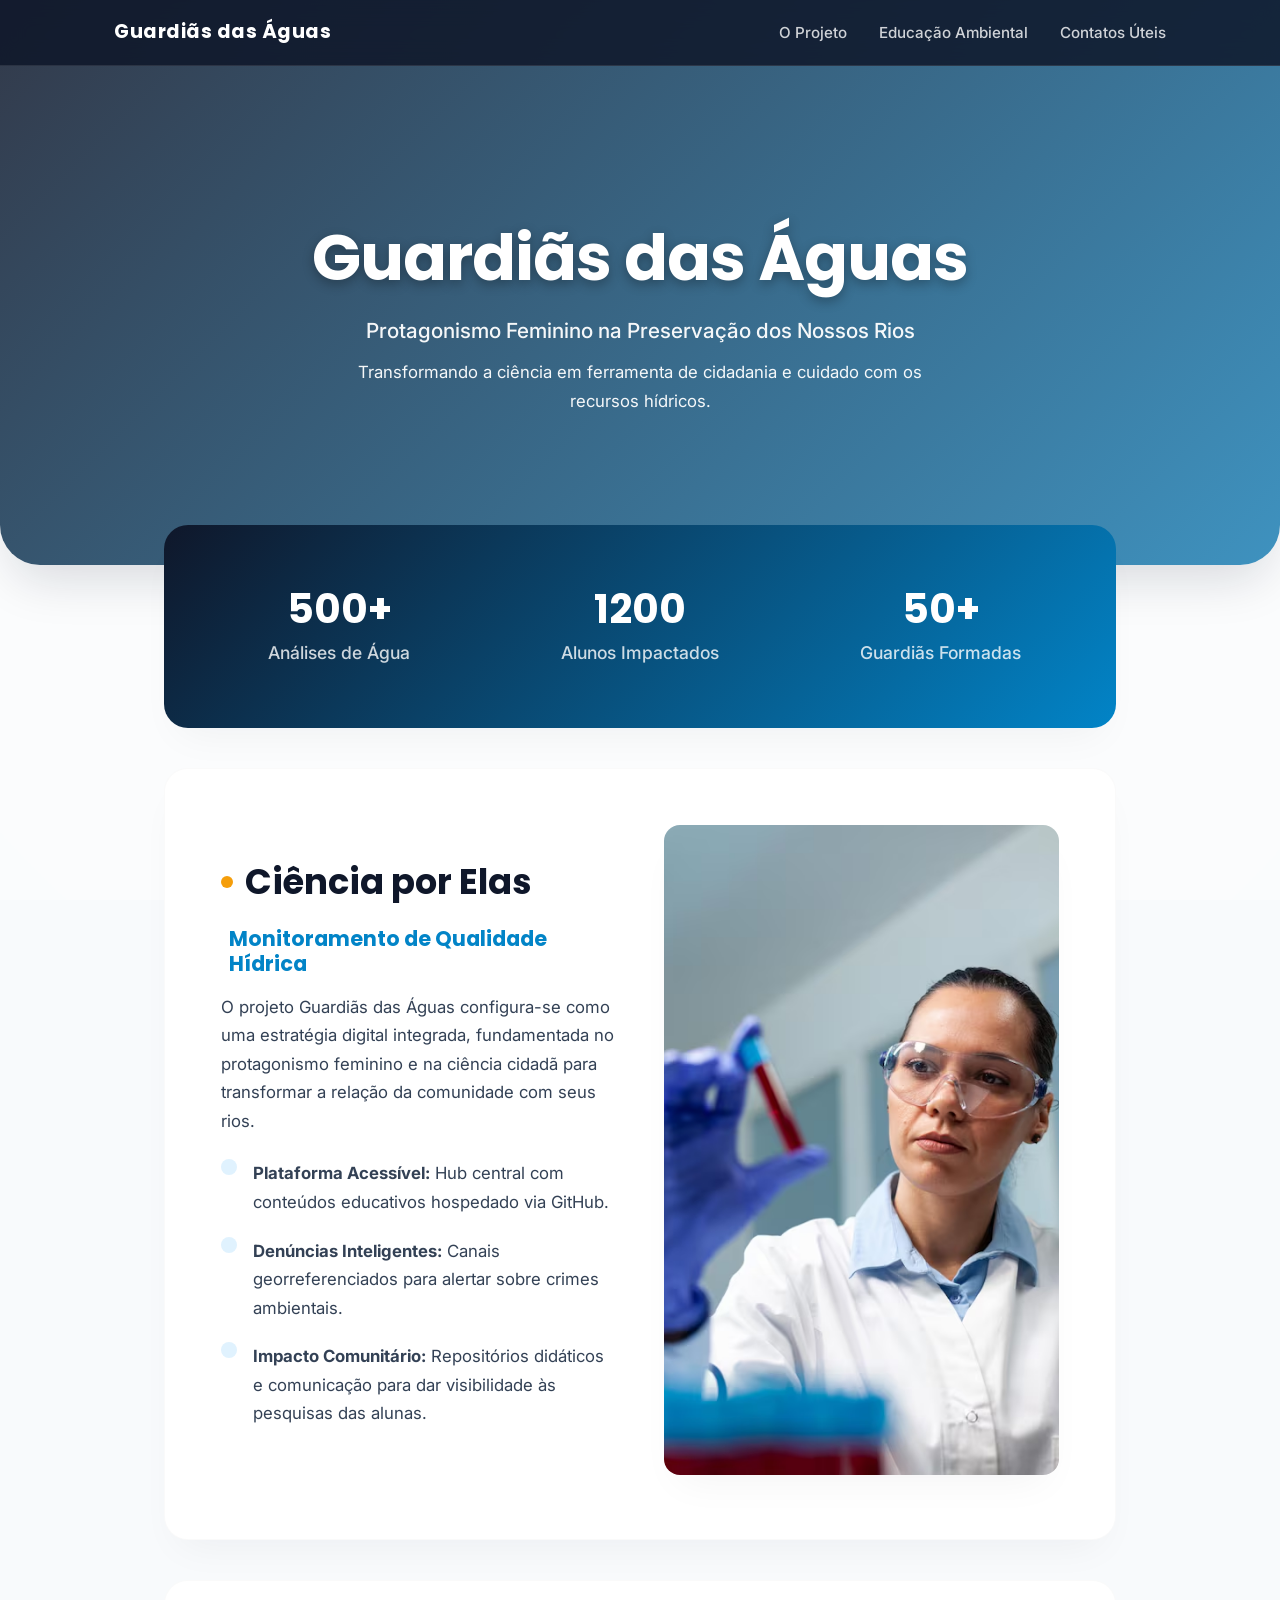
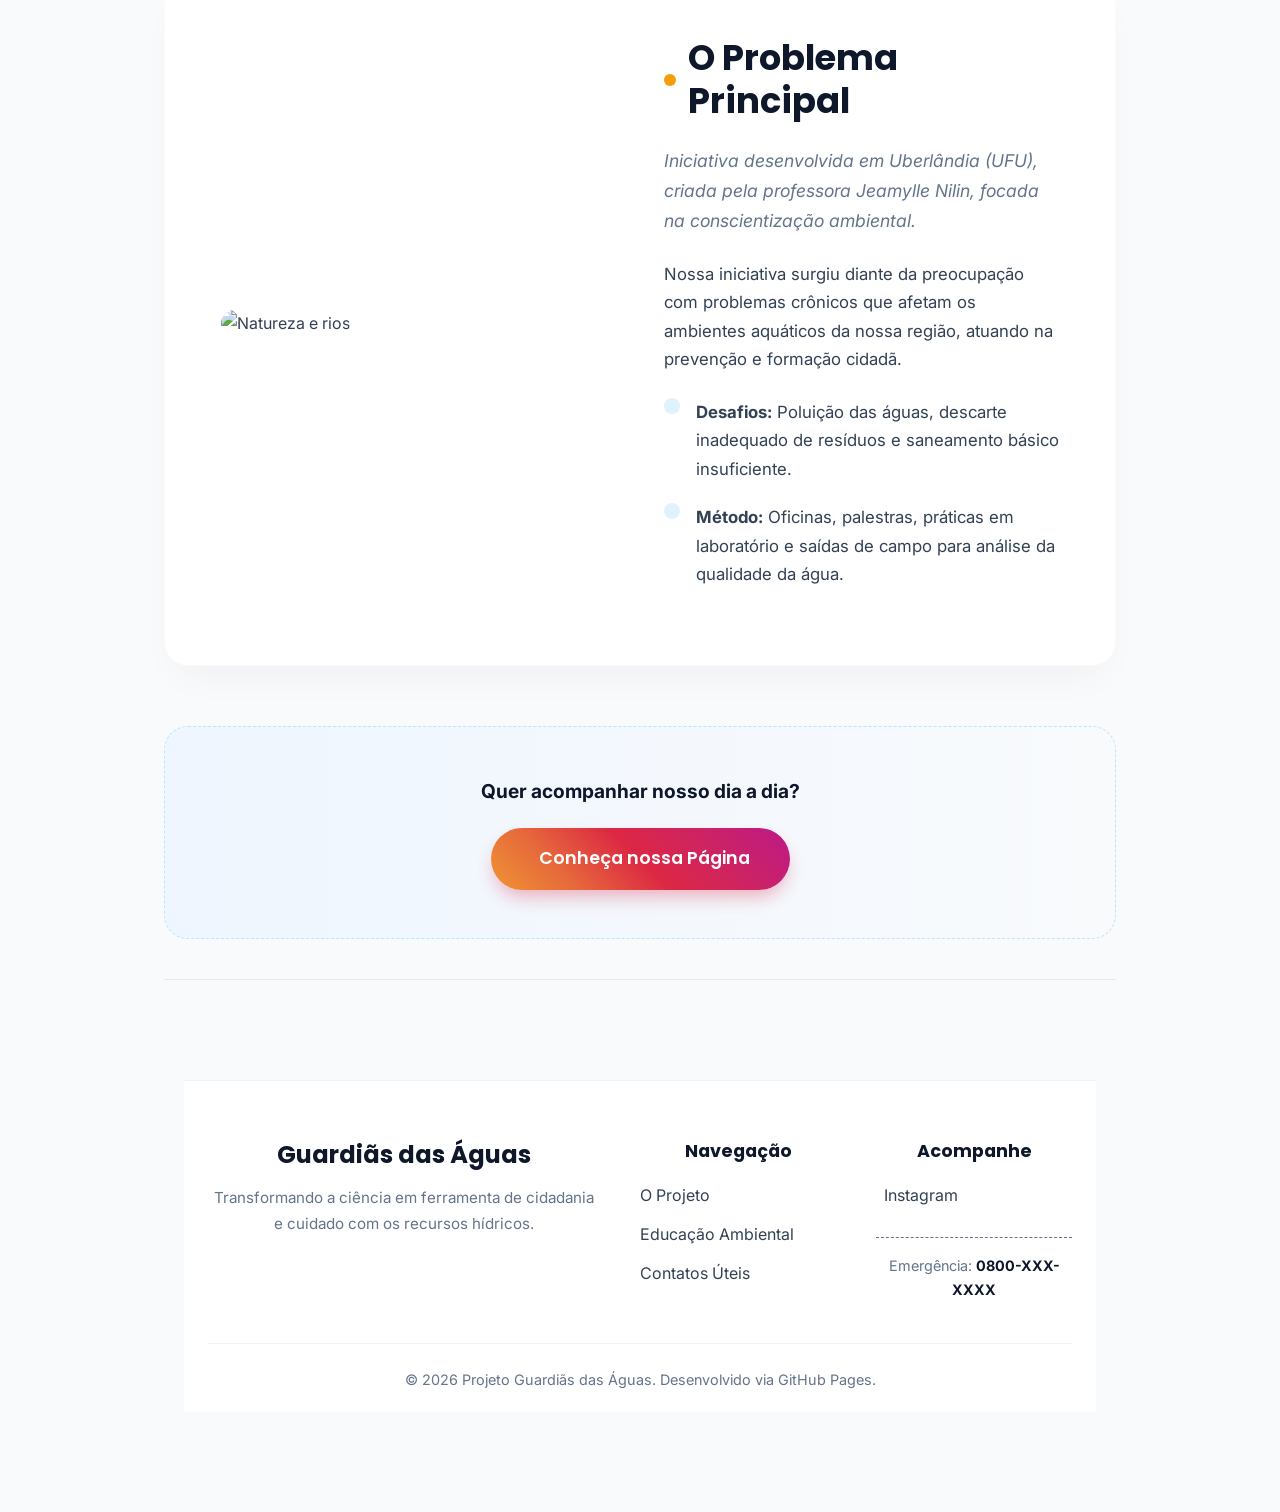
==== index.html @ 6b924504 "Add files via upload" ====
<!DOCTYPE html>
<html lang="pt-br">
<head>
    <meta charset="UTF-8">
    <meta name="viewport" content="width=device-width, initial-scale=1.0">
    <title>Guardiãs das Águas | Ciência e Sustentabilidade</title>
    <link rel="stylesheet" href="home.css">
    <link rel="preconnect" href="https://fonts.googleapis.com">
    <link rel="preconnect" href="https://fonts.gstatic.com" crossorigin>
    <link href="https://fonts.googleapis.com/css2?family=Inter:wght@400;500;600&family=Poppins:wght@500;600;700;800&display=swap" rel="stylesheet">
    <script src="https://unpkg.com/@phosphor-icons/web"></script>
    <link href="https://unpkg.com/aos@2.3.1/dist/aos.css" rel="stylesheet">
</head>
<body>

    <script src="https://cdn.botpress.cloud/webchat/v3.6/inject.js"></script>
    <script src="https://files.bpcontent.cloud/2026/03/03/22/20260303223430-I0CG164R.js" defer></script>
    
    <nav class="navbar">
        <div class="nav-container">
            <a href="index.html" class="nav-logo">Guardiãs das Águas</a>
            <ul class="nav-links">
                <li><a href="projeto.html">O Projeto</a></li>
                <li><a href="educativo.html">Educação Ambiental</a></li>
                <li><a href="contato.html">Contatos Úteis</a></li>
            </ul>
        </div>
    </nav>

    
    <header class="header-home">
        <h1>Guardiãs das Águas</h1>
        <p style="font-size: 1.3rem; margin-bottom: 10px; font-weight: 500;">Protagonismo Feminino na Preservação dos Nossos Rios</p>
        <p>Transformando a ciência em ferramenta de cidadania e cuidado com os recursos hídricos.</p>
    </header>

    <div class="container">
        <main>
                <section id="impacto" class="impact-section">
            <div class="impact-grid">
                <div class="impact-card">
                    <i class="ph ph-drop"></i>
                    <h3 class="counter">500+</h3>
                    <p>Análises de Água</p>
                </div>
                <div class="impact-card">
                    <i class="ph ph-student"></i>
                    <h3 class="counter">1200</h3>
                    <p>Alunos Impactados</p>
                </div>
                <div class="impact-card">
                    <i class="ph ph-users-three"></i>
                    <h3 class="counter">50+</h3>
                    <p>Guardiãs Formadas</p>
                </div>
            </div>
             </section>
            <section id="projetos">
                <div class="content-split">
                    <div class="text-content">
                        <h2>Ciência por Elas</h2>
                        <h3 class="subtitle"><i class="ph ph-drop"></i> Monitoramento de Qualidade Hídrica</h3>
                        <p>O projeto Guardiãs das Águas configura-se como uma estratégia digital integrada, fundamentada no protagonismo feminino e na ciência cidadã para transformar a relação da comunidade com seus rios.</p>
                        
                     
                        <ul class="feature-list">
                            <li>
                                <i class="ph ph-laptop"></i>
                                <span><strong>Plataforma Acessível:</strong> Hub central com conteúdos educativos hospedado via GitHub.</span>
                            </li>
                            <li>
                                <i class="ph ph-map-pin"></i>
                                <span><strong>Denúncias Inteligentes:</strong> Canais georreferenciados para alertar sobre crimes ambientais.</span>
                            </li>
                            <li>
                                <i class="ph ph-users-three"></i>
                                <span><strong>Impacto Comunitário:</strong> Repositórios didáticos e comunicação para dar visibilidade às pesquisas das alunas.</span>
                            </li>
                        </ul>
                    </div>
                    
                    <div class="image-content">
                       
                        <img src="midia/img1.avif" class="feature-img">
                    </div>
                </div>
            </section>

            
            <section id="problema">
                <div class="content-split reverse-mobile">
                    <div class="image-content">
                        
                        <img src="midia/River.jpg" alt="Natureza e rios" class="feature-img">
                    </div>
                    
                    <div class="text-content">
                        <h2>O Problema Principal</h2>
                        <p class="subtitle-text">Iniciativa desenvolvida em Uberlândia (UFU), criada pela professora Jeamylle Nilin, focada na conscientização ambiental.</p>
                        
                        <p>Nossa iniciativa surgiu diante da preocupação com problemas crônicos que afetam os ambientes aquáticos da nossa região, atuando na prevenção e formação cidadã.</p>
                        
                        <ul class="feature-list">
                            <li>
                                <i class="ph ph-warning-circle"></i>
                                <span><strong>Desafios:</strong> Poluição das águas, descarte inadequado de resíduos e saneamento básico insuficiente.</span>
                            </li>
                            <li>
                                <i class="ph ph-microscope"></i>
                                <span><strong>Método:</strong> Oficinas, palestras, práticas em laboratório e saídas de campo para análise da qualidade da água.</span>
                            </li>
                        </ul>
                    </div>
                </div>
            </section>
            
            <div class="cta-container">
                <p style="margin-bottom: 20px; font-weight: bold; color: var(--primary-color); font-size: 1.2rem;">Quer acompanhar nosso dia a dia?</p>
                <a href="https://www.instagram.com/guardias.aguas?igsh=MWtiZDVyd2kwNTNuaQ==" target="_blank" class="btn-instagram">
                    <i class="ph ph-instagram-logo" style="margin-right: 8px; vertical-align: middle; font-size: 1.4rem;"></i>
                    Conheça nossa Página
                </a>
            </div>
        </main>

        <footer>
            <footer class="footer-moderno">
    <div class="footer-grid">
        <div class="footer-brand">
            <h3>Guardiãs das Águas</h3>
            <p>Transformando a ciência em ferramenta de cidadania e cuidado com os recursos hídricos.</p>
        </div>
        <div class="footer-links">
            <h4>Navegação</h4>
            <a href="projeto.html">O Projeto</a>
            <a href="educativo.html">Educação Ambiental</a>
            <a href="contato.html">Contatos Úteis</a>
        </div>
        <div class="footer-social">
            <h4>Acompanhe</h4>
            <a href="https://www.instagram.com/guardias.aguas?igsh=MWtiZDVyd2kwNTNuaQ==" target="_blank">
                <i class="ph ph-instagram-logo"></i> Instagram
            </a>
            <p class="emergencia">Emergência: <strong>0800-XXX-XXXX</strong></p>
        </div>
    </div>
    <div class="footer-bottom">
        <p>&copy; 2026 Projeto Guardiãs das Águas. Desenvolvido via GitHub Pages.</p>
    </div>
</footer>
        </footer>
    </div>
    <script src="https://unpkg.com/aos@2.3.1/dist/aos.js"></script>
    <script>
    AOS.init({
        duration: 800, 
        once: true,    
        offset: 100    
    });
    </script>
</body>
</html>
---- home.css ----
:root {
    --primary-color: #0f172a;
    --secondary-color: #0284c7; 
    --accent-color: #f59e0b; 
    --bg-color: #f8fafc; 
    --surface-color: #ffffff; 
    --text-main: #334155; 
    --text-light: #64748b; 
    --font-heading: 'Poppins', sans-serif;
    --font-body: 'Inter', sans-serif;
    --radius-sm: 8px;
    --radius-md: 16px;
    --radius-lg: 24px;
    --radius-xl: 40px;
    --shadow-soft: 0 20px 40px -15px rgba(15, 23, 42, 0.05);
    --shadow-hover: 0 25px 50px -12px rgba(15, 23, 42, 0.15);
}

* {
    margin: 0;
    padding: 0;
    box-sizing: border-box;
}

body {
    background-color: var(--bg-color);
    color: var(--text-main);
    font-family: var(--font-body);
    line-height: 1.7; 
    -webkit-font-smoothing: antialiased;
    
    
}
h1, h2, h3, h4 {
    font-family: var(--font-heading);
    color: var(--primary-color);
    line-height: 1.2;
}


section h2 {
    font-size: 2.2rem;
    margin-bottom: 24px;
    display: flex;
    align-items: center;
    gap: 12px;
}

section h2::before {
    content: '';
    display: inline-block;
    width: 12px;
    height: 12px;
    background-color: var(--accent-color);
    border-radius: 50%;
}

.subtitle {
    font-size: 1.3rem;
    color: var(--secondary-color);
    margin-bottom: 16px;
    display: flex;
    align-items: center;
    gap: 8px;
}

.subtitle-text {
    font-size: 1.1rem;
    color: var(--text-light);
    font-style: italic;
    margin-bottom: 24px;
}

p {
    margin-bottom: 1.2rem;
    font-size: 1.05rem;
    color: var(--text-main);
}
.navbar {
    position: fixed;
    top: 0;
    width: 100%;
    background: rgba(15, 23, 42, 0.85);
    backdrop-filter: blur(12px);
    -webkit-backdrop-filter: blur(12px);
    border-bottom: 1px solid rgba(255, 255, 255, 0.1);
    z-index: 1000;
    transition: all 0.3s ease;
}

.nav-container {
    max-width: 1100px;
    margin: 0 auto;
    display: flex;
    justify-content: space-between;
    align-items: center;
    padding: 16px 24px;
}

.nav-logo {
    color: #ffffff;
    font-family: var(--font-heading);
    text-decoration: none;
    font-weight: 700;
    font-size: 1.2rem;
    letter-spacing: 0.5px;
}

.nav-links {
    list-style: none;
    display: flex;
    gap: 32px;
}

.nav-links a {
    color: rgba(255, 255, 255, 0.8);
    text-decoration: none;
    font-size: 0.95rem;
    font-weight: 500;
    transition: color 0.3s ease, transform 0.3s ease;
    display: inline-block;
}

.nav-links a:hover {
    color: var(--secondary-color);
    transform: translateY(-2px);
}

/* ==========================================================================
   HEADER / HERO SECTION COM PARALLAX
   ========================================================================== */
.header-home {
    text-align: center;
    padding: 220px 20px 140px 20px;

    background: linear-gradient(135deg, rgba(15, 23, 42, 0.85) 0%, rgba(2, 132, 199, 0.75) 100%),
                url('midia/Ocean.jpg') center center;
    background-size: cover;
    background-attachment: fixed; 
    color: white;
    border-radius: 0 0 var(--radius-xl) var(--radius-xl);
    margin-bottom: -40px; 
    box-shadow: var(--shadow-hover);
    position: relative;
    z-index: 1;
}

.header-home h1 {
    font-size: clamp(2.5rem, 5vw, 4.5rem); 
    color: white;
    margin-bottom: 16px;
    letter-spacing: -1px;
    text-shadow: 0 4px 12px rgba(0,0,0,0.3);
}

.header-home p {
    margin: 0 auto 10px auto;
    color: rgba(255, 255, 255, 0.95);
    max-width: 600px;
}

/* ==========================================================================
   CONTEÚDO PRINCIPAL E LAYOUT DE COLUNAS (NOVO)
   ========================================================================== */
.container {
    max-width: 1000px;
    margin: 0 auto;
    padding: 0 24px 60px 24px;
    position: relative;
    z-index: 2;
}

section {
    background: var(--surface-color);
    padding: 56px;
    border-radius: var(--radius-lg);
    box-shadow: var(--shadow-soft);
    margin-bottom: 40px;
    border: 1px solid rgba(0,0,0,0.02);
    transition: transform 0.3s ease, box-shadow 0.3s ease;
}

section:hover {
    transform: translateY(-4px);
    box-shadow: var(--shadow-hover);
}


.content-split {
    display: grid;
    grid-template-columns: 1fr 1fr;
    gap: 48px;
    align-items: center;
}

.feature-img {
    width: 100%;
    height: 650px;
    object-fit: cover;
    border-radius: var(--radius-md);
    box-shadow: var(--shadow-soft);
    transition: transform 0.5s ease;
}

.feature-img:hover {
    transform: scale(1.02);
}

.feature-list {
    list-style: none;
    margin-top: 24px;
}

.feature-list li {
    display: flex;
    align-items: flex-start;
    gap: 16px;
    margin-bottom: 20px;
    font-size: 1.05rem;
    color: var(--text-main);
}

.feature-list i {
    font-size: 1.6rem;
    color: var(--secondary-color);
    background: #e0f2fe;
    padding: 8px;
    border-radius: 50%;
    flex-shrink: 0;
}

/* ==========================================================================
   BOTÕES E CTA
   ========================================================================== */
.cta-container {
    text-align: center;
    margin: 60px 0 40px 0;
    padding: 48px;
    background: linear-gradient(to right, #eff6ff, #f8fafc);
    border-radius: var(--radius-lg);
    border: 1px dashed #bae6fd;
}

.btn-instagram {
    background: linear-gradient(45deg, #f09433 0%, #e6683c 25%, #dc2743 50%, #cc2366 75%, #bc1888 100%);
    color: white;
    padding: 16px 40px;
    text-decoration: none;
    border-radius: 50px;
    font-weight: 600;
    font-size: 1.1rem;
    display: inline-flex;
    align-items: center;
    font-family: var(--font-heading);
    transition: all 0.3s cubic-bezier(0.4, 0, 0.2, 1);
    box-shadow: 0 10px 20px -5px rgba(220, 39, 67, 0.4);
}

.btn-instagram:hover {
    transform: translateY(-5px) scale(1.02);
    box-shadow: 0 20px 25px -5px rgba(220, 39, 67, 0.5);
    color: white;
}

/* ==========================================================================
   FOOTER
   ========================================================================== */
footer {
    text-align: center;
    padding: 40px 20px;
    border-top: 1px solid #e2e8f0;
    margin-top: 40px;
}
footer p {
    font-size: 0.9rem;
    color: var(--text-light);
    margin: 0 auto;
}
footer strong {
    color: var(--primary-color);
}

/* ==========================================================================
   RESPONSIVIDADE (Mobile)
   ========================================================================== */
@media (max-width: 900px) {
    .content-split {
        grid-template-columns: 1fr;
        gap: 32px;
    }
    
  
    .reverse-mobile {
        display: flex;
        flex-direction: column-reverse;
    }
    
    .feature-img {
        height: 250px;
    }
}

@media (max-width: 768px) {
    .header-home {
        padding: 160px 20px 80px 20px;
        background-attachment: scroll; 
        border-radius: 0 0 var(--radius-lg) var(--radius-lg);
    }
    
    section {
        padding: 32px 24px;
    }

    .nav-links {
        gap: 16px;
    }

    .nav-links a {
        font-size: 0.85rem;
    }

    .nav-logo {
        font-size: 1rem;
    }
}

@media (max-width: 480px) {
    .nav-logo {
        display: none; 
    }
    .nav-container {
        justify-content: center;
    }
}
/* ==========================================================================
   SEÇÃO DE IMPACTO (Estatísticas)
   ========================================================================== */
.impact-section {
    background: linear-gradient(135deg, var(--primary-color), var(--secondary-color));
    color: white;
    padding: 60px 40px;
    text-align: center;
    border: none; /
}

.impact-grid {
    display: grid;
    grid-template-columns: repeat(auto-fit, minmax(200px, 1fr));
    gap: 30px;
}

.impact-card i {
    font-size: 3rem;
    color: var(--accent-color);
    margin-bottom: 15px;
}

.impact-card h3 {
    font-size: 2.5rem;
    color: white;
    margin-bottom: 5px;
}

.impact-card p {
    color: rgba(255, 255, 255, 0.8);
    font-size: 1.1rem;
    font-weight: 500;
    margin-bottom: 0;
}
body {
    background-color: var(--bg-color); 
    color: var(--text-main);
    font-family: var(--font-body);
    line-height: 1.7;
    -webkit-font-smoothing: antialiased;
    background-image: url('midia/Wave.png');
    background-size: cover; 
    background-attachment: fixed; 
    background-blend-mode: soft-light; 
}
::-webkit-scrollbar {
    width: 10px;
}
::-webkit-scrollbar-track {
    background: var(--bg-color);
}
::-webkit-scrollbar-thumb {
    background: var(--secondary-color);
    border-radius: var(--radius-xl);
}
::-webkit-scrollbar-thumb:hover {
    background: var(--primary-color);
}
.footer-moderno {
    background: var(--surface-color);
    border-top: 1px solid rgba(15, 23, 42, 0.05);
    padding: 60px 24px 20px 24px;
    margin-top: 60px;
}

.footer-grid {
    max-width: 1000px;
    margin: 0 auto;
    display: grid;
    grid-template-columns: 2fr 1fr 1fr;
    gap: 40px;
    margin-bottom: 40px;
}

.footer-brand h3 {
    font-size: 1.5rem;
    margin-bottom: 16px;
}

.footer-brand p {
    color: var(--text-light);
    font-size: 0.95rem;
}

.footer-links, .footer-social {
    display: flex;
    flex-direction: column;
    gap: 12px;
}

.footer-links h4, .footer-social h4 {
    color: var(--primary-color);
    margin-bottom: 8px;
    font-size: 1.1rem;
}
.footer-links a, .footer-social a {
    color: var(--text-main);
    text-decoration: none;
    transition: color 0.3s ease;
    display: inline-flex;
    align-items: center;
    gap: 8px;
}
.footer-links a:hover, .footer-social a:hover {
    color: var(--secondary-color);
}
.emergencia {
    margin-top: 16px;
    padding-top: 16px;
    border-top: 1px dashed var(--text-light);
}
.footer-bottom {
    text-align: center;
    padding-top: 24px;
    border-top: 1px solid rgba(15, 23, 42, 0.05);
    color: var(--text-light);
    font-size: 0.9rem;
}
@media (max-width: 768px) {
    .footer-grid {
        grid-template-columns: 1fr;
        text-align: center;
    }
    .footer-links a, .footer-social a {
        justify-content: center;
    }
}
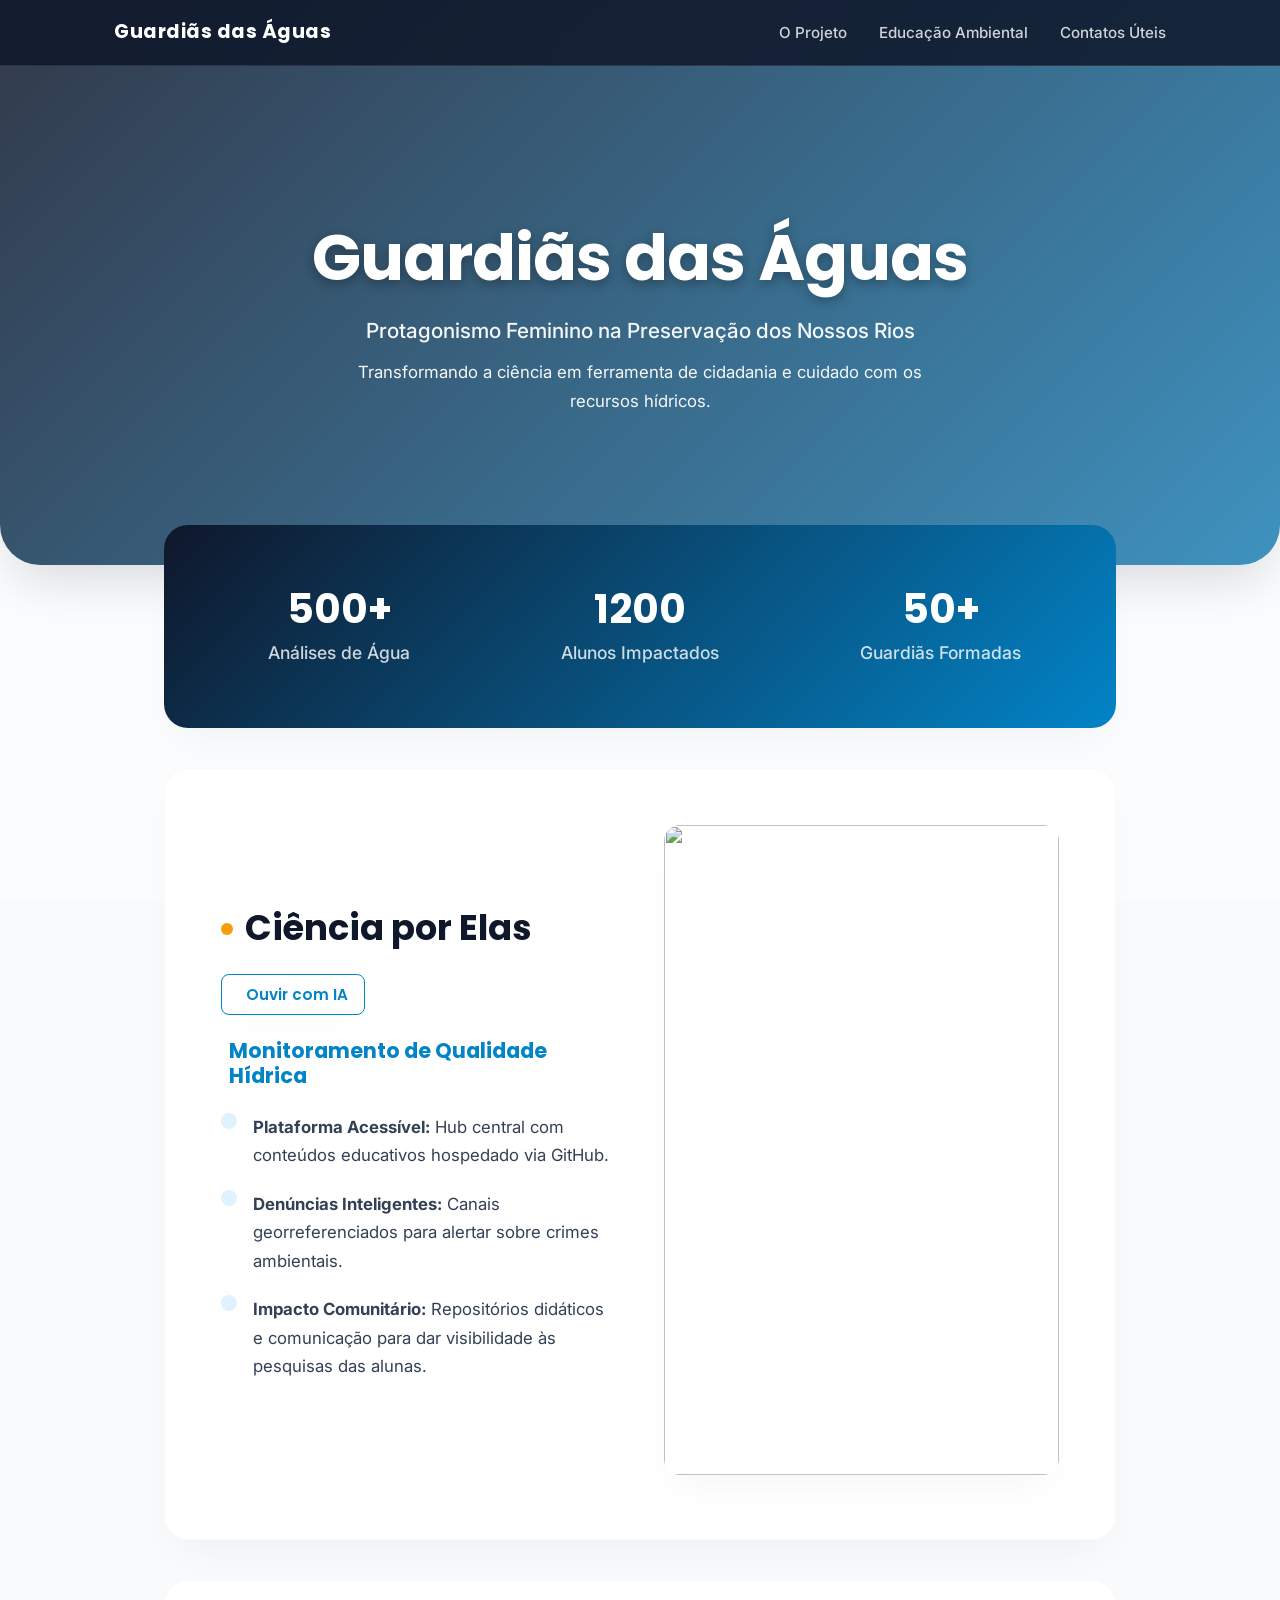
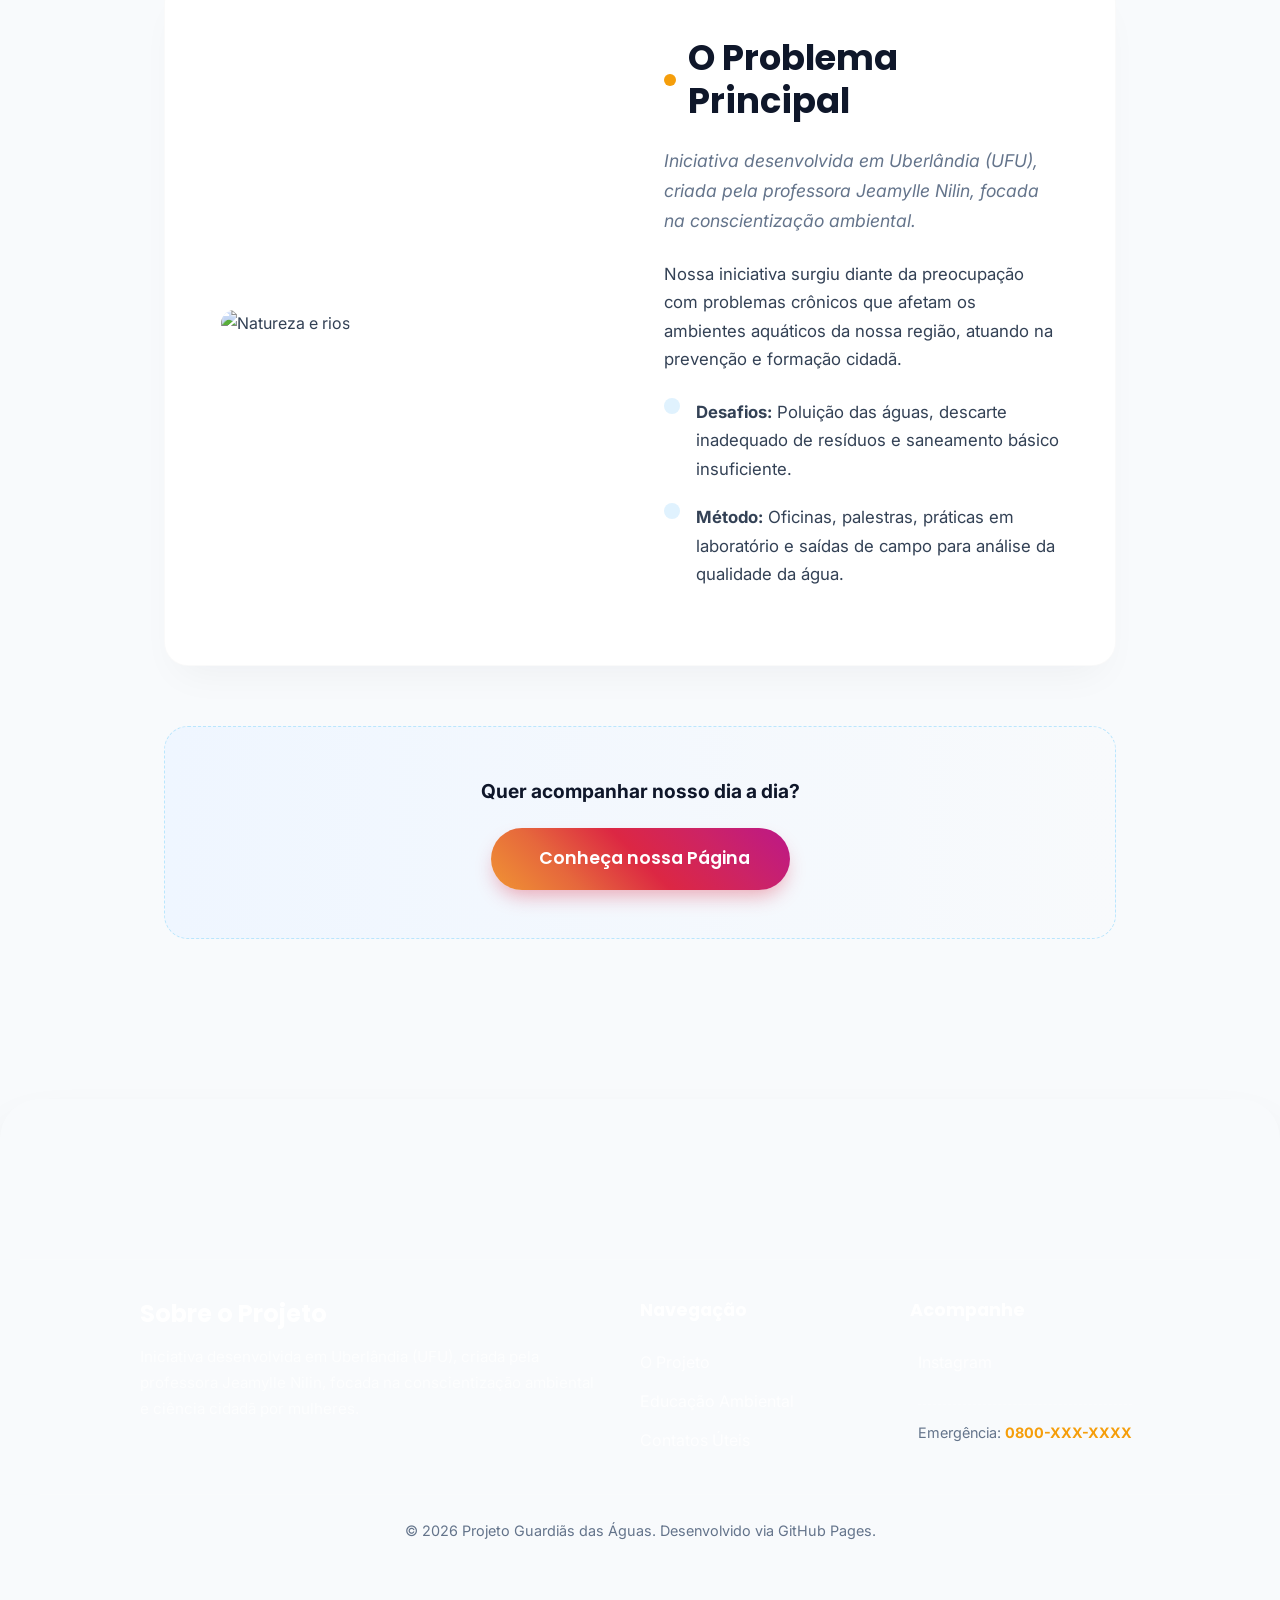
==== commit 718244e1: "Add files via upload" ====
--- a/index.html
+++ b/index.html
@@ -26,14 +26,12 @@
             </ul>
         </div>
     </nav>
-
-    
+</script> 
     <header class="header-home">
         <h1>Guardiãs das Águas</h1>
         <p style="font-size: 1.3rem; margin-bottom: 10px; font-weight: 500;">Protagonismo Feminino na Preservação dos Nossos Rios</p>
         <p>Transformando a ciência em ferramenta de cidadania e cuidado com os recursos hídricos.</p>
     </header>
-
     <div class="container">
         <main>
                 <section id="impacto" class="impact-section">
@@ -43,6 +41,7 @@
                     <h3 class="counter">500+</h3>
                     <p>Análises de Água</p>
                 </div>
+
                 <div class="impact-card">
                     <i class="ph ph-student"></i>
                     <h3 class="counter">1200</h3>
@@ -56,34 +55,39 @@
             </div>
              </section>
             <section id="projetos">
-                <div class="content-split">
-                    <div class="text-content">
-                        <h2>Ciência por Elas</h2>
+                 <div class="content-split">
+        
+                    <div class="text-content" id="texto-projetos">
+            
+                     <h2>Ciência por Elas</h2>
+            
+                        <button id="btn-ler-projetos" class="btn-leitor-ia" aria-label="Ouvir este conteúdo">
+                        <i class="ph ph-speaker-high"></i>
+                        <span>Ouvir com IA</span>
+                        </button>
                         <h3 class="subtitle"><i class="ph ph-drop"></i> Monitoramento de Qualidade Hídrica</h3>
-                        <p>O projeto Guardiãs das Águas configura-se como uma estratégia digital integrada, fundamentada no protagonismo feminino e na ciência cidadã para transformar a relação da comunidade com seus rios.</p>
-                        
-                     
-                        <ul class="feature-list">
-                            <li>
-                                <i class="ph ph-laptop"></i>
-                                <span><strong>Plataforma Acessível:</strong> Hub central com conteúdos educativos hospedado via GitHub.</span>
-                            </li>
-                            <li>
-                                <i class="ph ph-map-pin"></i>
-                                <span><strong>Denúncias Inteligentes:</strong> Canais georreferenciados para alertar sobre crimes ambientais.</span>
-                            </li>
-                            <li>
-                                <i class="ph ph-users-three"></i>
-                                <span><strong>Impacto Comunitário:</strong> Repositórios didáticos e comunicação para dar visibilidade às pesquisas das alunas.</span>
-                            </li>
-                        </ul>
-                    </div>
-                    
-                    <div class="image-content">
-                       
-                        <img src="midia/img1.avif" class="feature-img">
-                    </div>
-                </div>
+
+                    <ul class="feature-list">
+                        <li>
+                            <i class="ph ph-laptop"></i>
+                            <span><strong>Plataforma Acessível:</strong> Hub central com conteúdos educativos hospedado via GitHub.</span>
+                        </li>
+                        <li>
+                            <i class="ph ph-map-pin"></i>
+                            <span><strong>Denúncias Inteligentes:</strong> Canais georreferenciados para alertar sobre crimes ambientais.</span>
+                        </li>
+                        <li>
+                            <i class="ph ph-users-three"></i>
+                            <span><strong>Impacto Comunitário:</strong> Repositórios didáticos e comunicação para dar visibilidade às pesquisas das alunas.</span>
+                        </li>
+                    </ul>
+                </div>
+                
+                <div class="image-content">
+                    <img src="midia/Experimento.jpg" class="feature-img">
+                </div>
+            </div>
+                
             </section>
 
             
@@ -123,40 +127,101 @@
             </div>
         </main>
 
-        <footer>
-            <footer class="footer-moderno">
-    <div class="footer-grid">
-        <div class="footer-brand">
-            <h3>Guardiãs das Águas</h3>
-            <p>Transformando a ciência em ferramenta de cidadania e cuidado com os recursos hídricos.</p>
-        </div>
-        <div class="footer-links">
-            <h4>Navegação</h4>
-            <a href="projeto.html">O Projeto</a>
-            <a href="educativo.html">Educação Ambiental</a>
-            <a href="contato.html">Contatos Úteis</a>
-        </div>
-        <div class="footer-social">
-            <h4>Acompanhe</h4>
-            <a href="https://www.instagram.com/guardias.aguas?igsh=MWtiZDVyd2kwNTNuaQ==" target="_blank">
-                <i class="ph ph-instagram-logo"></i> Instagram
-            </a>
-            <p class="emergencia">Emergência: <strong>0800-XXX-XXXX</strong></p>
-        </div>
-    </div>
-    <div class="footer-bottom">
-        <p>&copy; 2026 Projeto Guardiãs das Águas. Desenvolvido via GitHub Pages.</p>
-    </div>
-</footer>
+        </div> <header class="header-home-bottom">
+    
+        <footer class="footer-moderno-inside">
+            <div class="footer-grid">
+                <div class="footer-brand">
+                    <h3>Sobre o Projeto</h3>
+                    <p>Iniciativa desenvolvida em Uberlândia (UFU), criada pela professora Jeamylle Nilin, focada na conscientização ambiental e ciência cidadã por mulheres.</p>
+                </div>
+                <div class="footer-links">
+                    <h4>Navegação</h4>
+                    <a href="projeto.html">O Projeto</a>
+                    <a href="educativo.html">Educação Ambiental</a>
+                    <a href="contato.html">Contatos Úteis</a>
+                </div>
+                <div class="footer-social">
+                    <h4>Acompanhe</h4>
+                    <a href="https://www.instagram.com/guardias.aguas?igsh=MWtiZDVyd2kwNTNuaQ==" target="_blank">
+                        <i class="ph ph-instagram-logo"></i> Instagram
+                    </a>
+                    <p class="emergencia">Emergência: <strong>0800-XXX-XXXX</strong></p>
+                </div>
+            </div>
+            <div class="footer-bottom">
+                <p>&copy; 2026 Projeto Guardiãs das Águas. Desenvolvido via GitHub Pages.</p>
+            </div>
         </footer>
-    </div>
+    </header>
     <script src="https://unpkg.com/aos@2.3.1/dist/aos.js"></script>
     <script>
-    AOS.init({
-        duration: 800, 
-        once: true,    
-        offset: 100    
+        AOS.init({
+            duration: 800, 
+            once: true,    
+            offset: 100    
+        });
+        </script>
+    </div>
+    <script>
+    document.addEventListener("DOMContentLoaded", () => {
+        const btnLer = document.getElementById('btn-ler-projetos');
+        const conteudoParaLer = document.getElementById('texto-projetos');
+        const iconeBtn = btnLer.querySelector('i');
+        const textoBtn = btnLer.querySelector('span');
+        
+        let sinteseFala = window.speechSynthesis;
+        let estaLendo = false;
+
+        btnLer.addEventListener('click', () => {
+            // Se já estiver lendo, o clique serve para parar
+            if (estaLendo) {
+                sinteseFala.cancel();
+                resetarBotao();
+                return;
+            }
+
+            // Captura todo o texto dentro da div, removendo o texto do próprio botão
+            // Criamos um clone para extrair apenas os parágrafos, cabeçalhos e listas
+            let textoLimpo = "";
+            const elementosTexto = conteudoParaLer.querySelectorAll('h2, h3, p, li span');
+            elementosTexto.forEach(el => {
+                textoLimpo += el.innerText + ". ";
+            });
+
+            if (textoLimpo.trim() !== "") {
+                const leitura = new SpeechSynthesisUtterance(textoLimpo);
+                leitura.lang = 'pt-BR'; // Define o idioma para Português do Brasil
+                leitura.rate = 1.0;     // Velocidade normal
+                
+            
+                leitura.onstart = () => {
+                    estaLendo = true;
+                    btnLer.classList.add('lendo');
+                    iconeBtn.classList.replace('ph-speaker-high', 'ph-stop');
+                    textoBtn.innerText = "Parar Leitura";
+                };
+
+                leitura.onend = () => {
+                    resetarBotao();
+                };
+
+                leitura.onerror = () => {
+                    resetarBotao();
+                };
+
+                // Inicia a fala
+                sinteseFala.speak(leitura);
+            }
+        });
+
+        function resetarBotao() {
+            estaLendo = false;
+            btnLer.classList.remove('lendo');
+            iconeBtn.classList.replace('ph-stop', 'ph-speaker-high');
+            textoBtn.innerText = "Ouvir com IA";
+        }
     });
-    </script>
+</script>
 </body>
 </html>
--- a/home.css
+++ b/home.css
@@ -158,6 +158,111 @@
     color: rgba(255, 255, 255, 0.95);
     max-width: 600px;
 }
+/* ==========================================================================
+   HEADER HOME INFERIOR COM FOOTER INTEGRADO
+   ========================================================================== */
+.header-home-bottom {
+    text-align: center;
+    padding: 100px 20px 40px 20px;
+    margin-top: 60px;
+
+    /* Reaproveitando o seu estilo visual do Ocean Parallax */
+    background: linear-gradient(135deg, rgba(15, 23, 42, 0.9) 0%, rgba(2, 132, 199, 0.85) 100%),
+                url('midia/Ocean.jpg') center center;
+    background-size: cover;
+    background-attachment: fixed; 
+    color: white;
+    border-radius: var(--radius-xl) var(--radius-xl) 0 0; /* Arredonda as bordas de cima */
+    box-shadow: var(--shadow-hover);
+    position: relative;
+    z-index: 1;
+}
+
+.header-home-bottom h1 {
+    font-size: clamp(2.5rem, 5vw, 4.5rem); 
+    color: white;
+    margin-bottom: 16px;
+    letter-spacing: -1px;
+    text-shadow: 0 4px 12px rgba(0,0,0,0.3);
+}
+
+/* Estilização do Footer que está dentro do Header */
+.footer-moderno-inside {
+    margin-top: 60px;
+    padding-top: 40px;
+    border-top: 1px solid rgba(255, 255, 255, 0.1); /* Linha divisória sutil clara */
+    text-align: left;
+}
+
+.footer-moderno-inside .footer-grid {
+    max-width: 1000px;
+    margin: 0 auto;
+    display: grid;
+    grid-template-columns: 2fr 1fr 1fr;
+    gap: 40px;
+    margin-bottom: 40px;
+}
+
+.footer-moderno-inside .footer-brand h3,
+.footer-moderno-inside .footer-links h4,
+.footer-moderno-inside .footer-social h4 {
+    color: #ffffff;
+    margin-bottom: 16px;
+}
+
+.footer-moderno-inside .footer-brand p {
+    color: rgba(255, 255, 255, 0.7);
+    font-size: 0.95rem;
+}
+
+.footer-moderno-inside .footer-links a, 
+.footer-moderno-inside .footer-social a {
+    color: rgba(255, 255, 255, 0.8);
+    text-decoration: none;
+    transition: color 0.3s ease;
+    display: inline-flex;
+    align-items: center;
+    gap: 8px;
+}
+
+.footer-moderno-inside .footer-links a:hover, 
+.footer-moderno-inside .footer-social a:hover {
+    color: var(--accent-color); /* Destaca com o amarelo no hover */
+}
+
+.footer-moderno-inside .emergencia {
+    margin-top: 16px;
+    padding-top: 16px;
+    border-top: 1px dashed rgba(255, 255, 255, 0.2);
+}
+
+.footer-moderno-inside .emergencia strong {
+    color: var(--accent-color);
+}
+
+.footer-moderno-inside .footer-bottom {
+    text-align: center;
+    padding-top: 24px;
+    border-top: 1px solid rgba(255, 255, 255, 0.1);
+    color: rgba(255, 255, 255, 0.5);
+    font-size: 0.9rem;
+}
+
+/* Responsividade */
+@media (max-width: 768px) {
+    .header-home-bottom {
+        padding: 60px 20px 30px 20px;
+        background-attachment: scroll; 
+    }
+    .footer-moderno-inside .footer-grid {
+        grid-template-columns: 1fr;
+        text-align: center;
+    }
+    .footer-moderno-inside .footer-links a, 
+    .footer-moderno-inside .footer-social a {
+        justify-content: center;
+    }
+}
 
 /* ==========================================================================
    CONTEÚDO PRINCIPAL E LAYOUT DE COLUNAS (NOVO)
@@ -171,7 +276,7 @@
 }
 
 section {
-    background: var(--surface-color);
+    background: rgb(255, 255, 255);
     padding: 56px;
     border-radius: var(--radius-lg);
     box-shadow: var(--shadow-soft);
@@ -459,4 +564,41 @@
     .footer-links a, .footer-social a {
         justify-content: center;
     }
+}
+.btn-leitor-ia {
+    background-color: var(--surface-color);
+    color: var(--secondary-color);
+    border: 1.5px solid var(--secondary-color);
+    padding: 8px 16px;
+    border-radius: var(--radius-sm);
+    font-family: var(--font-heading);
+    font-size: 0.95rem;
+    font-weight: 600;
+    cursor: pointer;
+    display: inline-flex;
+    align-items: center;
+    gap: 8px;
+    margin-bottom: 24px; /* Espaço entre o botão e o subtítulo */
+    transition: all 0.3s ease;
+    box-shadow: var(--shadow-soft);
+}
+
+.btn-leitor-ia:hover {
+    background-color: var(--secondary-color);
+    color: var(--surface-color);
+    transform: translateY(-2px);
+    box-shadow: var(--shadow-hover);
+}
+
+.btn-leitor-ia.lendo {
+    background-color: var(--accent-color);
+    color: white;
+    border-color: var(--accent-color);
+    animation: pulse-leitor 1.5s infinite;
+}
+
+@keyframes pulse-leitor {
+    0% { box-shadow: 0 0 0 0 rgba(245, 158, 11, 0.4); }
+    70% { box-shadow: 0 0 0 10px rgba(245, 158, 11, 0); }
+    100% { box-shadow: 0 0 0 0 rgba(245, 158, 11, 0); }
 }
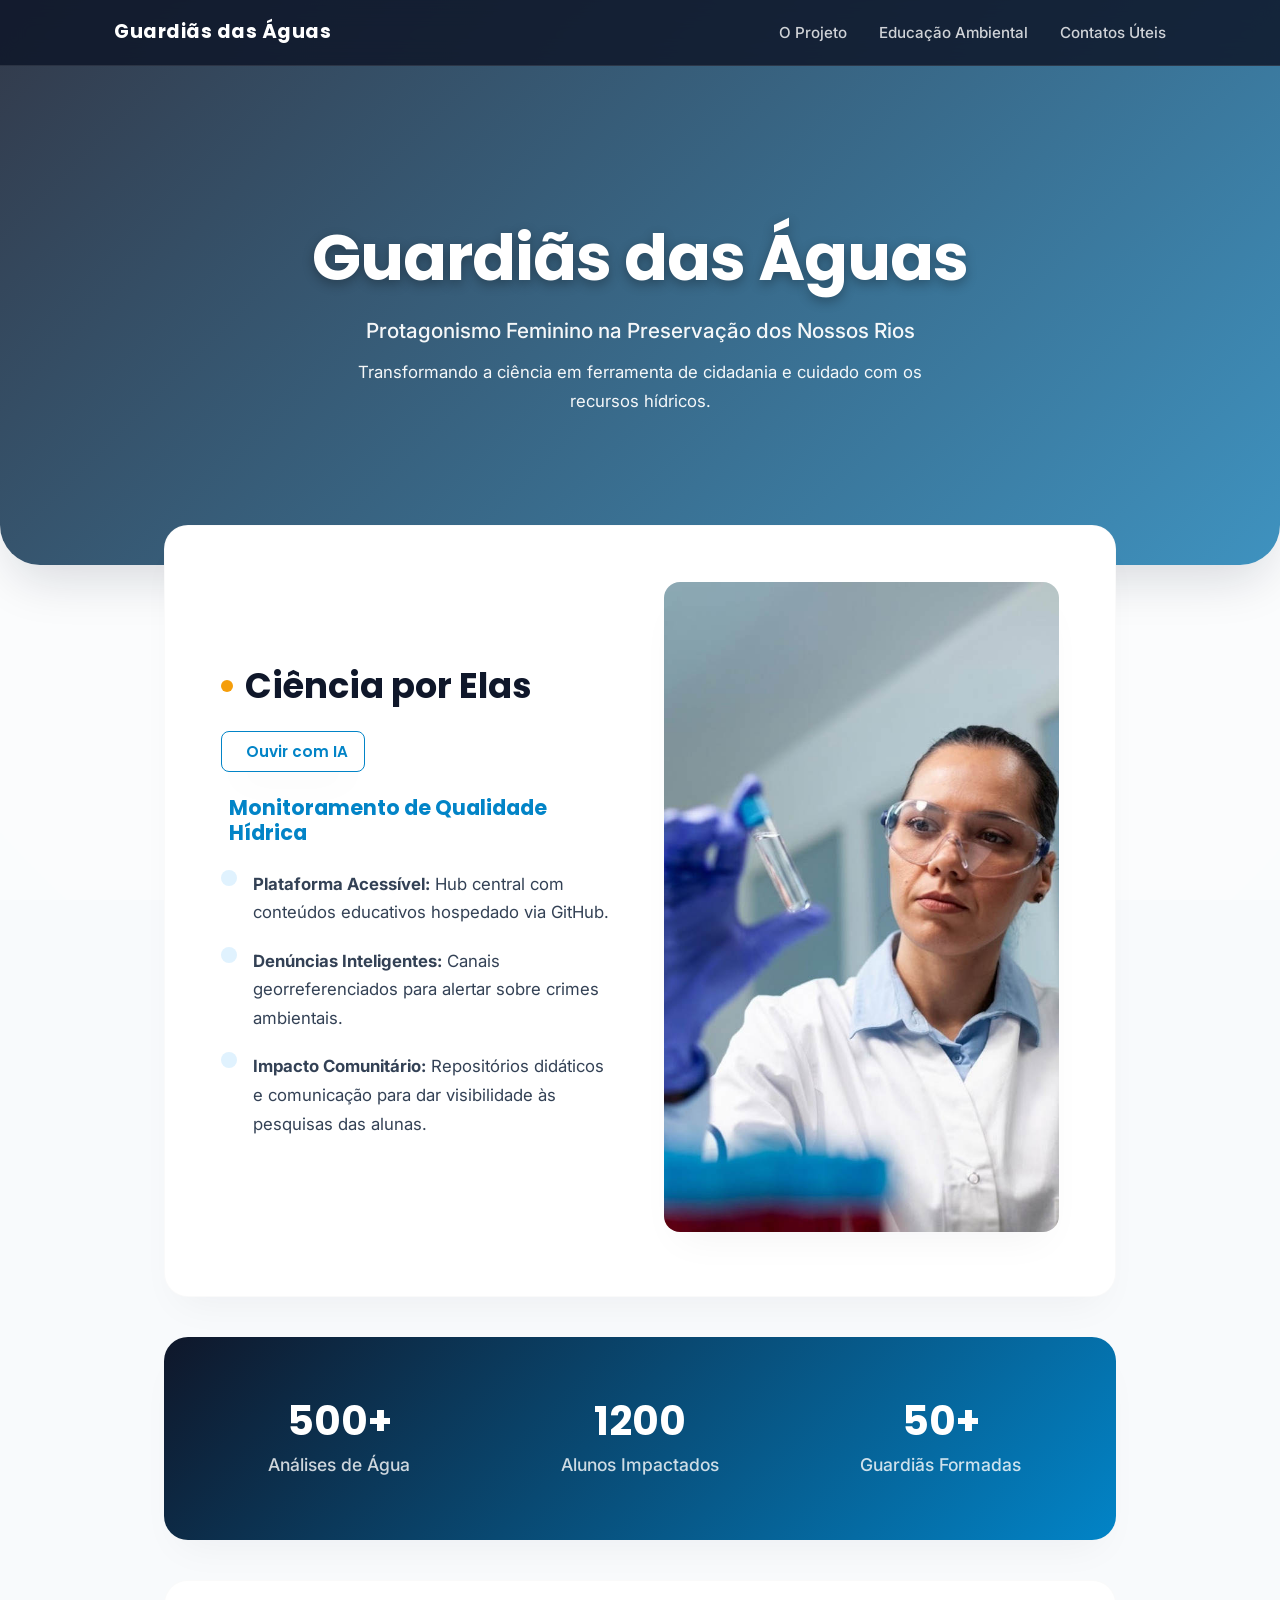
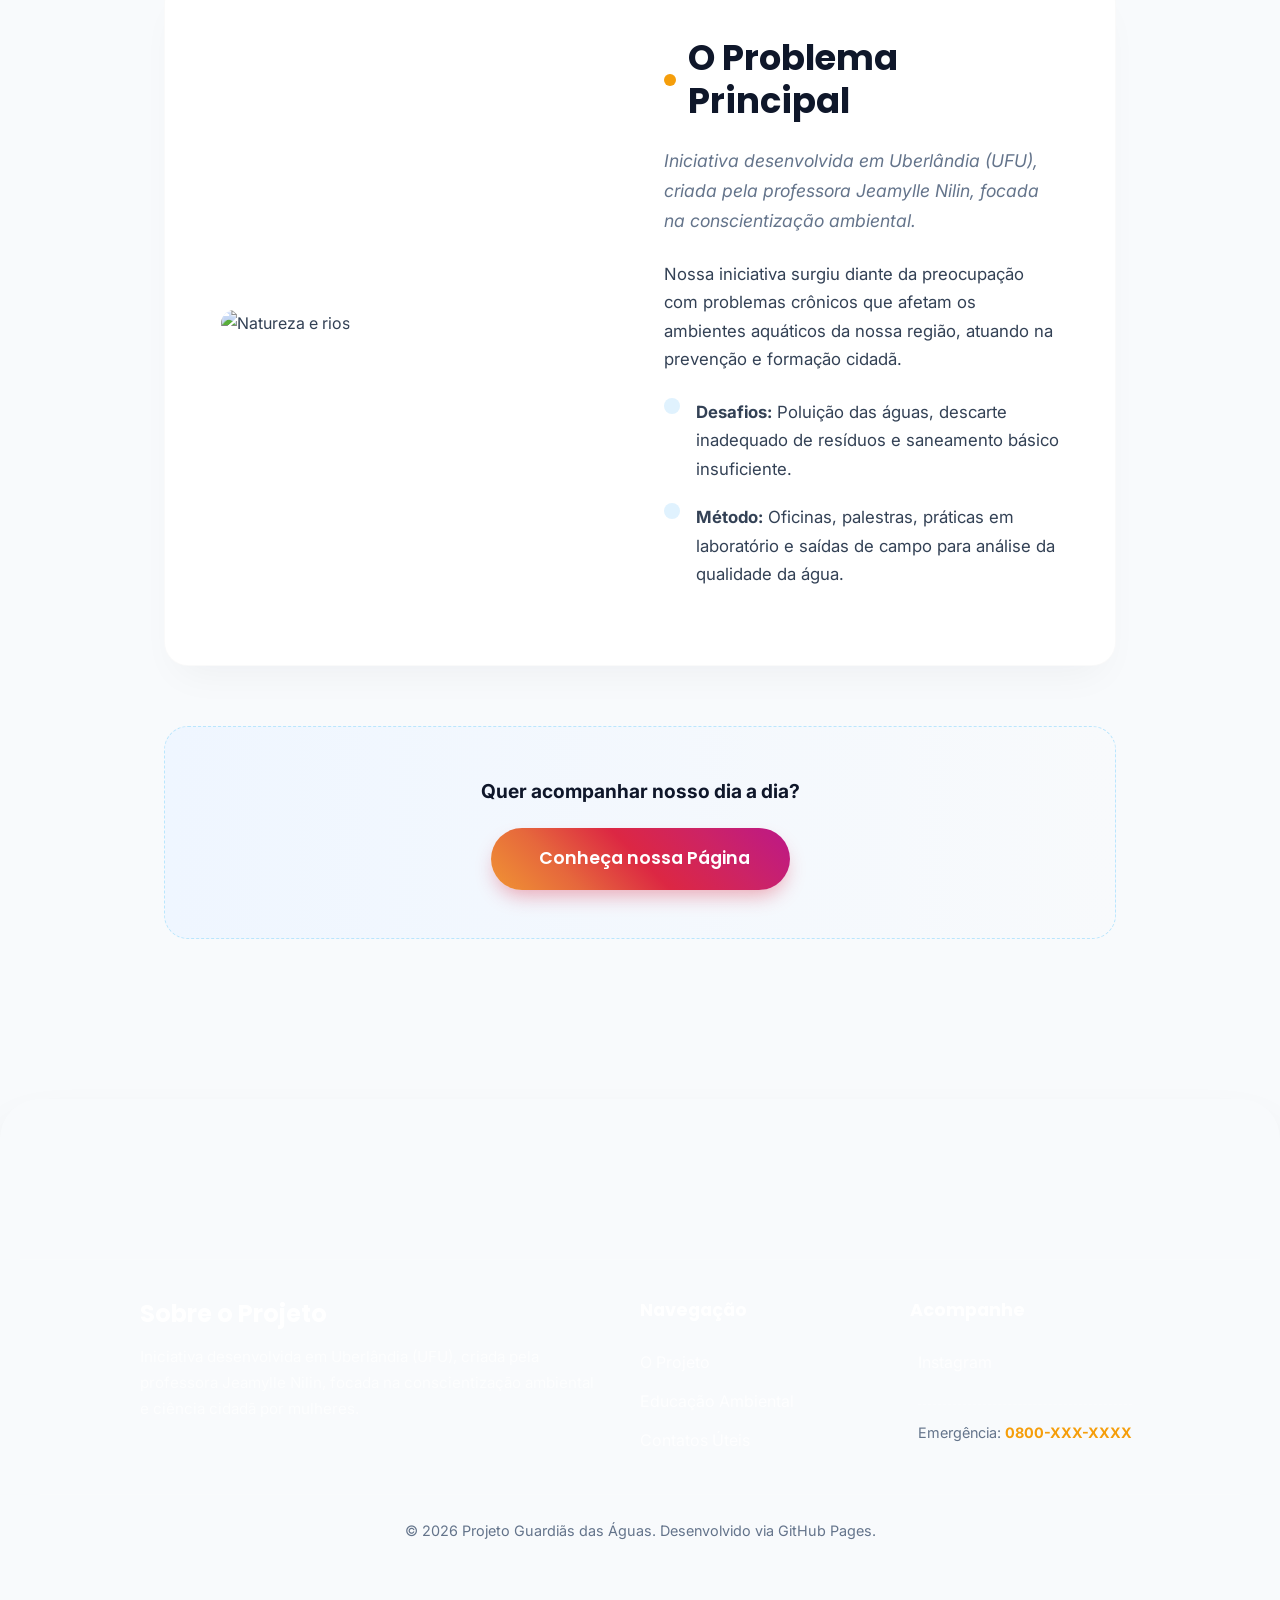
==== commit c3020ec8: "Add files via upload" ====
--- a/index.html
+++ b/index.html
@@ -12,7 +12,6 @@
     <link href="https://unpkg.com/aos@2.3.1/dist/aos.css" rel="stylesheet">
 </head>
 <body>
-
     <script src="https://cdn.botpress.cloud/webchat/v3.6/inject.js"></script>
     <script src="https://files.bpcontent.cloud/2026/03/03/22/20260303223430-I0CG164R.js" defer></script>
     
@@ -32,28 +31,10 @@
         <p style="font-size: 1.3rem; margin-bottom: 10px; font-weight: 500;">Protagonismo Feminino na Preservação dos Nossos Rios</p>
         <p>Transformando a ciência em ferramenta de cidadania e cuidado com os recursos hídricos.</p>
     </header>
-    <div class="container">
-        <main>
-                <section id="impacto" class="impact-section">
-            <div class="impact-grid">
-                <div class="impact-card">
-                    <i class="ph ph-drop"></i>
-                    <h3 class="counter">500+</h3>
-                    <p>Análises de Água</p>
-                </div>
-
-                <div class="impact-card">
-                    <i class="ph ph-student"></i>
-                    <h3 class="counter">1200</h3>
-                    <p>Alunos Impactados</p>
-                </div>
-                <div class="impact-card">
-                    <i class="ph ph-users-three"></i>
-                    <h3 class="counter">50+</h3>
-                    <p>Guardiãs Formadas</p>
-                </div>
-            </div>
-             </section>
+
+<div class="container">
+    <main>
+       
             <section id="projetos">
                  <div class="content-split">
         
@@ -90,7 +71,28 @@
                 
             </section>
 
-            
+            <section id="impacto" class="impact-section">
+            <div class="impact-grid">
+                <div class="impact-card">
+                    <i class="ph ph-drop"></i>
+                    <h3 class="counter">500+</h3>
+                    <p>Análises de Água</p>
+                </div>
+
+                <div class="impact-card">
+                    <i class="ph ph-student"></i>
+                    <h3 class="counter">1200</h3>
+                    <p>Alunos Impactados</p>
+                </div>
+                <div class="impact-card">
+                    <i class="ph ph-users-three"></i>
+                    <h3 class="counter">50+</h3>
+                    <p>Guardiãs Formadas</p>
+                </div>
+            </div>
+             </section>
+
+             
             <section id="problema">
                 <div class="content-split reverse-mobile">
                     <div class="image-content">
@@ -172,17 +174,25 @@
         
         let sinteseFala = window.speechSynthesis;
         let estaLendo = false;
+        let vozesDisponiveis = [];
+
+        // 1. Função para carregar as vozes do sistema
+        function carregarVozes() {
+            vozesDisponiveis = sinteseFala.getVoices();
+        }
+      
+        carregarVozes();
+        if (sinteseFala.onvoiceschanged !== undefined) {
+            sinteseFala.onvoiceschanged = carregarVozes;
+        }
 
         btnLer.addEventListener('click', () => {
-            // Se já estiver lendo, o clique serve para parar
             if (estaLendo) {
                 sinteseFala.cancel();
                 resetarBotao();
                 return;
             }
 
-            // Captura todo o texto dentro da div, removendo o texto do próprio botão
-            // Criamos um clone para extrair apenas os parágrafos, cabeçalhos e listas
             let textoLimpo = "";
             const elementosTexto = conteudoParaLer.querySelectorAll('h2, h3, p, li span');
             elementosTexto.forEach(el => {
@@ -191,9 +201,26 @@
 
             if (textoLimpo.trim() !== "") {
                 const leitura = new SpeechSynthesisUtterance(textoLimpo);
-                leitura.lang = 'pt-BR'; // Define o idioma para Português do Brasil
-                leitura.rate = 1.0;     // Velocidade normal
+                leitura.lang = 'pt-BR'; 
+                leitura.rate = 1.0;     
                 
+                // 2. Lógica para escolher uma voz feminina em Português
+                const vozFeminina = vozesDisponiveis.find(voz => 
+                    voz.lang.includes('pt-BR') && 
+                    (voz.name.includes('Google') || 
+                     voz.name.includes('Maria') || 
+                     voz.name.includes('Luciana') || 
+                     voz.name.includes('Francisca') ||
+                     voz.name.includes('Feminina'))
+                );
+
+                // 3. Aplica a voz encontrada ou usa a padrão pt-BR
+                if (vozFeminina) {
+                    leitura.voice = vozFeminina;
+                } else {
+                    const vozPadraoBR = vozesDisponiveis.find(voz => voz.lang.includes('pt-BR'));
+                    if (vozPadraoBR) leitura.voice = vozPadraoBR;
+                }
             
                 leitura.onstart = () => {
                     estaLendo = true;
@@ -210,7 +237,6 @@
                     resetarBotao();
                 };
 
-                // Inicia a fala
                 sinteseFala.speak(leitura);
             }
         });
--- a/home.css
+++ b/home.css
@@ -165,8 +165,6 @@
     text-align: center;
     padding: 100px 20px 40px 20px;
     margin-top: 60px;
-
-    /* Reaproveitando o seu estilo visual do Ocean Parallax */
     background: linear-gradient(135deg, rgba(15, 23, 42, 0.9) 0%, rgba(2, 132, 199, 0.85) 100%),
                 url('midia/Ocean.jpg') center center;
     background-size: cover;
@@ -248,7 +246,6 @@
     font-size: 0.9rem;
 }
 
-/* Responsividade */
 @media (max-width: 768px) {
     .header-home-bottom {
         padding: 60px 20px 30px 20px;
@@ -601,4 +598,4 @@
     0% { box-shadow: 0 0 0 0 rgba(245, 158, 11, 0.4); }
     70% { box-shadow: 0 0 0 10px rgba(245, 158, 11, 0); }
     100% { box-shadow: 0 0 0 0 rgba(245, 158, 11, 0); }
-}+}
